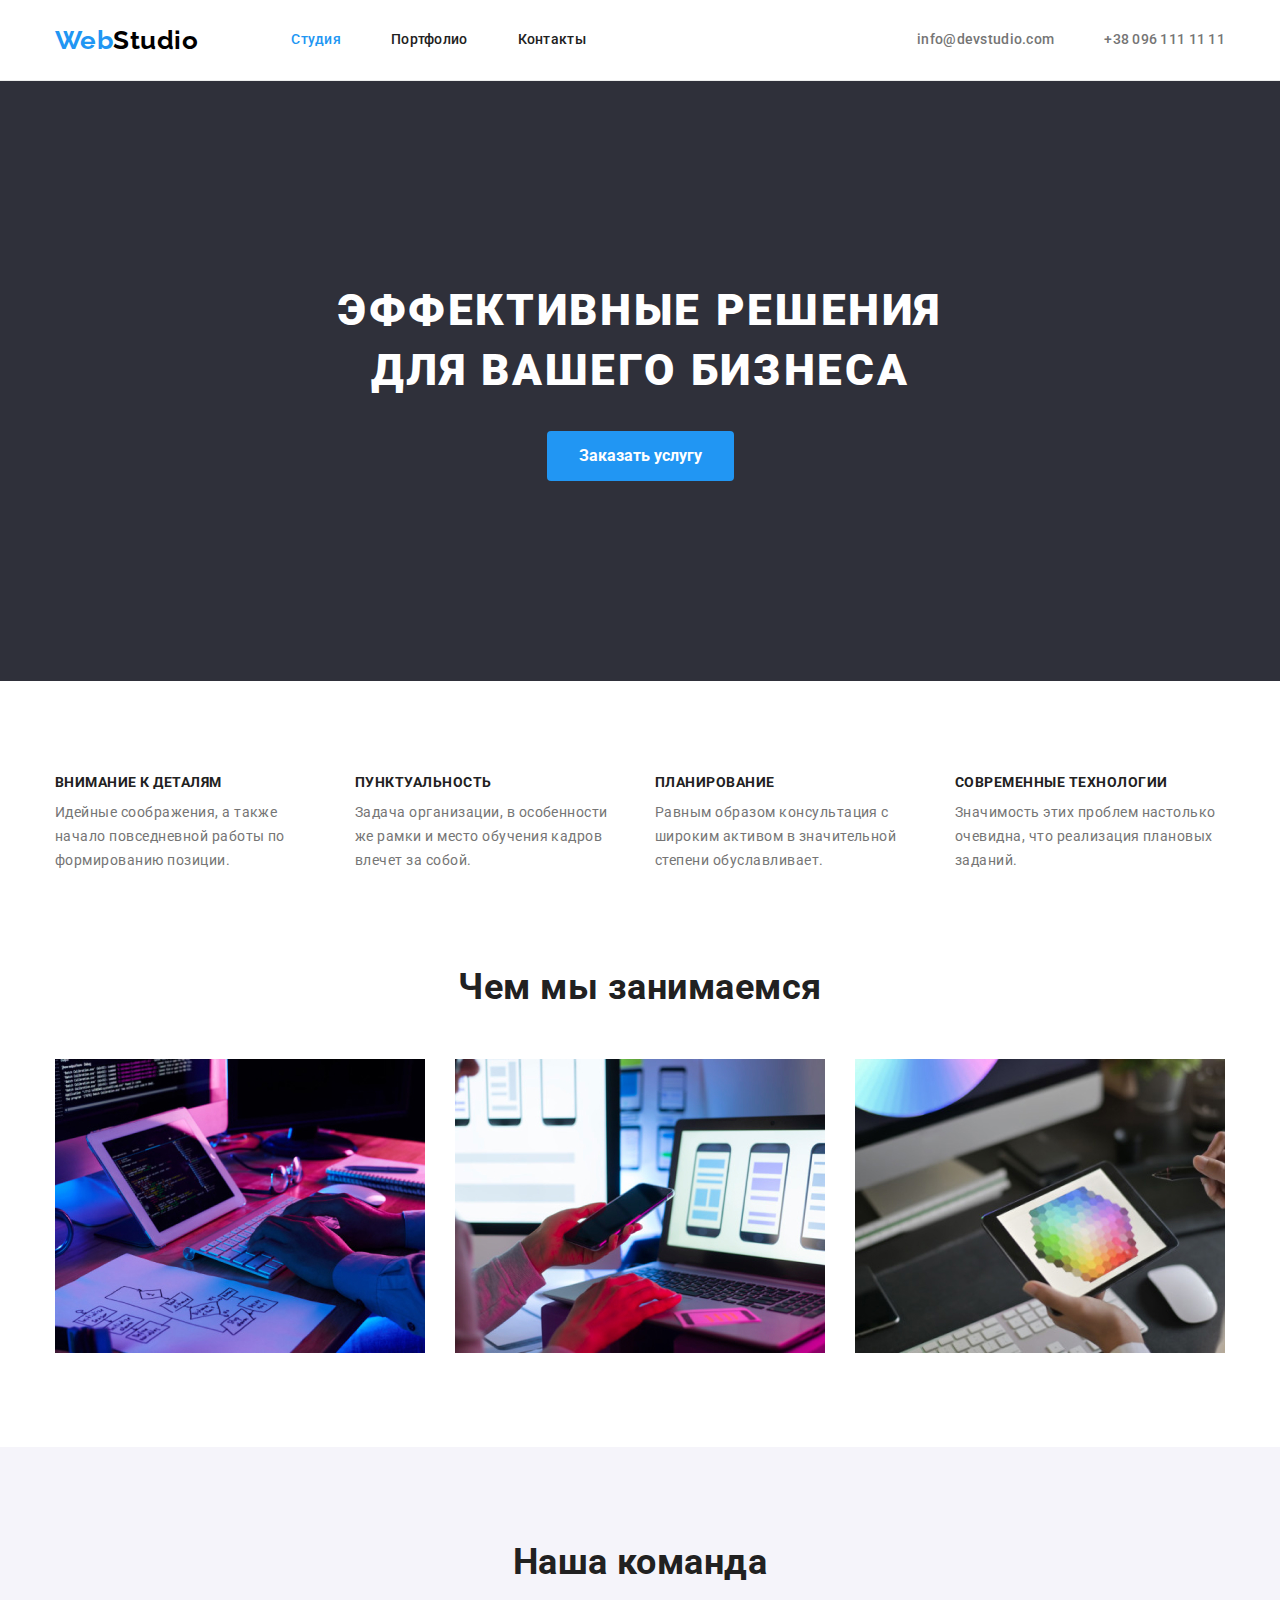
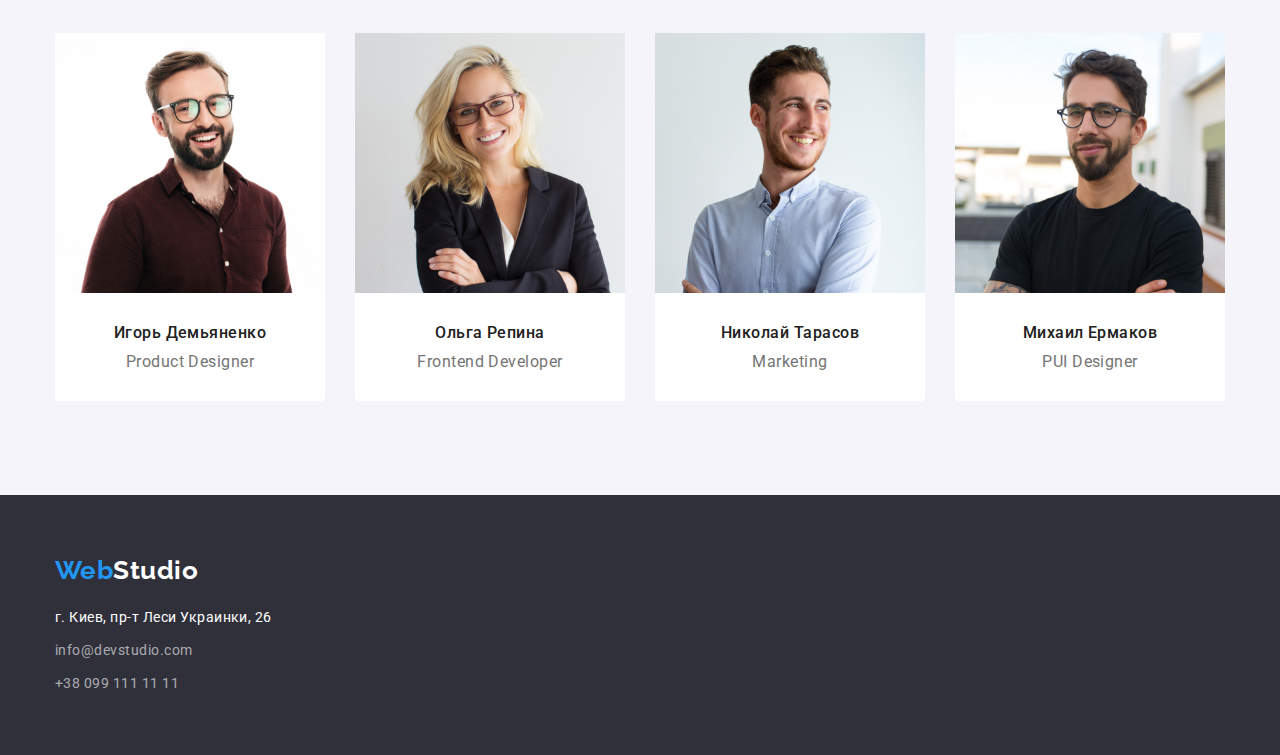
==== index.html @ d0c55be9 "Создает д/з4" ====
<!DOCTYPE html>
<html lang="ru">

<head>
    <meta charset="UTF-8" />
    <meta name="viewport" content="width=device-width, initial-scale=1.0" />
    <title>Studio</title>
    <link rel="preconnect" href="https://fonts.googleapis.com">
    <link rel="preconnect" href="https://fonts.gstatic.com" crossorigin>
    <link
        href="https://fonts.googleapis.com/css2?family=Raleway:wght@700&family=Roboto:wght@400;500;700;900&display=swap"
        rel="stylesheet">
    <link rel="stylesheet"
        href="https://cdnjs.cloudflare.com/ajax/libs/modern-normalize/1.1.0/modern-normalize.min.css">
    <link rel="stylesheet" href="./css/styles.css" />
</head>

<body>
    <!-- Верхняя страница -->
    <header class="page-header">
        <div class="header container">
            <nav class="nav">
                <a href="./index.html" class="logo link"><span>Web</span>Studio</a>

                <ul class="site-nav items">
                    <li class="site-nav-item"><a href="./index.html" class="current">Студия</a></li>
                    <li class="site-nav-item"><a href="./portfolio.html">Портфолио</a></li>
                    <li class="site-nav-item"><a href="#" class="site-nav-link">Контакты</a></li>
                </ul>
            </nav>

            <ul class="aside items">
                <li class="aside-item"><a href="mailto:#">info@devstudio.com</a>
                </li>
                <li class="aside-item"><a href="tel:#">+38 096 111 11 11</a></li>
            </ul>
        </div>

    </header>



    <main>
        <!-- Шапка -->
        <section class="banner">
            <div class="hero conteiner">
                <h1 class="title">Эффективные решения для вашего бизнеса</h1>
                <button class="button" type="button">Заказать услугу</button>
            </div>
        </section>

        <!-- Особенности -->
        <section class="features section">
            <div class="container">
                <ul class="features-list items">
                    <li class="features-item">
                        <h3 class="features-subtitle">Внимание к деталям</h3>
                        <p class="features-text">
                            Идейные соображения, а также начало повседневной работы по формированию позиции.
                        </p>

                    </li>

                    <li class="features-item">
                        <h3 class="features-subtitle">Пунктуальность</h3>
                        <p class="features-text">
                            Задача организации, в особенности же рамки и место обучения кадров влечет за собой.
                        </p>

                    </li>

                    <li class="features-item">
                        <h3 class="features-subtitle">Планирование</h3>
                        <p class="features-text">
                            Равным образом консультация с широким активом в значительной степени обуславливает.
                        </p>

                    </li>

                    <li class="features-item">
                        <h3 class="features-subtitle">Современные технологии</h3>
                        <p class="features-text">
                            Значимость этих проблем настолько очевидна, что реализация плановых заданий.
                        </p>

                    </li>
                </ul>
            </div>
        </section>

        <!-- Чем мы занимаемся -->
        <section class="work section">
            <div class="container">
                <h2 class="subject">Чем мы занимаемся</h2>

                <ul class="subject-list items">
                    <li class="subject-item">
                        <img src="./images/box1.jpeg" alt="создание HTML документа" width="370" />
                    </li>

                    <li class="subject-item">
                        <img src="./images/box2.jpeg" alt="оформление CSS стилей" width="370" />
                    </li>

                    <li class="subject-item">
                        <img src="./images/box3.jpeg" alt="оформление CSS цвета" width="370" />
                    </li>
                </ul>
            </div>
        </section>

        <!-- Наша команда -->
        <section class="our-team section">
            <div class="container">
                <h2 class="subject">Наша команда</h2>

                <ul class="our-team-list items">
                    <li class="our-team-item">

                        <img class="images" src="./images/igor.jpeg" alt="Игорь Демьяненко" width="270" />
                        <div class="person-content">
                            <h3 class="our-team-name">Игорь Демьяненко</h3>
                            <p class="our-team-text">Product Designer</p>
                        </div>

                    </li>

                    <li class="our-team-item">

                        <img class="images" src="./images/olga.jpeg" alt="Ольга Репина" width="270" />
                        <div class="person-content">
                            <h3 class="our-team-name">Ольга Репина</h3>
                            <p class="our-team-text">Frontend Developer</p>
                        </div>
                    </li>

                    <li class="our-team-item">

                        <img class="images" src="./images/nikolaj.jpeg" alt="Николай Тарасов" width="270" />
                        <div class="person-content">
                            <h3 class="our-team-name">Николай Тарасов</h3>
                            <p class="our-team-text">Marketing</p>
                        </div>
                    </li>

                    <li class="our-team-item">

                        <img class="images" src="./images/mihail.jpeg" alt="Михаил Ермаков" width="270" />
                        <div class="person-content">
                            <h3 class="our-team-name">Михаил Ермаков</h3>
                            <p class="our-team-text">PUI Designer</p>
                        </div>
                    </li>

                </ul>
            </div>
        </section>
    </main>

    <!-- Подвал -->
    <footer class="footer">
        <div class="container">
            <a href="./index.html" class="logo dark"><span>Web</span>Studio</a>

            <address class="footer-address">
                <p>г. Киев, пр-т Леси Украинки, 26</p>
                <ul class="footer-list items">
                    <li class="footer-item-mail"><a href="mailto:#">info@devstudio.com</a></li>
                    <li class="footer-item-phone"><a href="tel:#">+38 099 111 11 11</a></li>
                </ul>



            </address>
        </div>
    </footer>
</body>

</html>
---- css/styles.css ----
:root {
  --primary-text-color: #212121; /* цвет основного текста */
  --secondary-text-color: #757575; /* второй цвет текста */
  --accent-color: #2196f3; /* акцент */
  --primary-bg-color: #ffffff; /* фон страницы */
  --secondary-bg-color: #f5f4fa; /* второй фон */
  --footer-bg-color: #2f303a; /* фон банера и подвала */
  --logo-color: #000000; /* цвет лого */
  --accent-hero-button: #188ce8; /* актив кнопки героя */
  --footer-link: rgba(255, 255, 255, 0.6); /* цвет ссылок подвала */
  --page-header-border: #ececec; /* цвет рамки шапки сайта */
  --portfolio-border: #eeeeee; /* цвет рамки карточек в portfolio*/
}

html {
  box-sizing: border-box;
}

*,
*::before,
*::after {
  box-sizing: inherit;
}

body {
  background-color: var(--primary-bg-color);
  font-family: "Roboto", sans-serif;
  color: var(--primary-text-color);
  margin: 0;
  letter-spacing: 0.03em;
}

button {
  cursor: pointer;
}

.container {
  width: 1200px;
  padding-right: 15px;
  padding-left: 15px;
  margin-right: auto;
  margin-left: auto;
}

img {
  display: block;
  max-width: 100%;
  height: auto;
}

/*Хедер, шапка страницы*/

.logo > span {
  color: var(--accent-color);
}

.footer.logo {
  color: #ffffff;
}

.logo {
  color: var(--logo-color);
  text-decoration: none;
  font-family: Raleway;
  font-style: normal;
  font-weight: bold;
  font-size: 26px;
  line-height: 1.19;
}

.logo.link {
  margin-right: 93px;
  display: flex;
}

.logo.dark {
  color: #fff;
}

/* Навигация */

.page-header {
  border-bottom: 1px solid var(--page-header-border);
}

.header.container {
  display: flex;
  align-items: center;
}

.nav,
.site-nav,
.aside {
  display: flex;
  align-items: center;
}

.aside {
  margin-left: auto;
}

.site-nav,
.aside {
  font-weight: 500;
  font-size: 14px;
  line-height: 1.14;
  letter-spacing: 0.02em;
}

.site-nav .site-nav-item:not(:last-child) {
  margin-right: 50px;
}

.aside .aside-item:not(:last-child) {
  margin-right: 50px;
}

.site-nav-link {
  font-weight: 500;
  font-size: 14px;
  line-height: 1.14;
  letter-spacing: 0.02em;
  text-decoration: none;

  color: var(--primary-text-color);
}

.site-nav a {
  display: inline-block;
  padding-top: 32px;
  padding-bottom: 32px;

  color: var(--primary-text-color);
  text-decoration: none;
}

.site-nav a.current {
  color: var(--accent-color);
}

.aside a {
  display: inline-block;
  color: var(--secondary-text-color);
  text-decoration: none;
}

.aside a:hover,
.aside a:focus,
.site-nav a:hover,
.site-nav a:focus {
  color: var(--accent-color);
}

.grey {
  background-color: #f5f4fa;
}

/* Шапка */

.banner {
  background: var(--footer-bg-color);
  padding-top: 200px;
  padding-bottom: 200px;
}

.hero {
  text-align: center;
}

.title {
  max-width: 696px;
  margin-top: 0;
  margin-bottom: 30px;
  margin-right: auto;
  margin-left: auto;

  color: #fff;
  font-weight: 900;
  font-size: 44px;
  line-height: 1.36;
  letter-spacing: 0.06em;
  text-transform: uppercase;
}

.button {
  display: inline-block;
  border: 0;
  border-radius: 4px;
  padding: 10px 32px;
  font-weight: 700;
  font-size: 16px;
  line-height: 1.88;
  background-color: var(--accent-color);
  color: #fff;
}

.button:hover,
.button:focus {
  background-color: var(--accent-hero-button);
}

.section {
  padding-top: 94px;
  padding-bottom: 94px;
}

/* Особенности */

.features.section {
  padding-bottom: 0;
}

.features-list {
  display: flex;
}

.features-list .features-item {
  width: 270px;
}

.features-list .features-item:not(:last-child) {
  margin-right: 30px;
}

.features-subtitle {
  margin-top: 0;
  margin-bottom: 10px;
  font-size: 14px;
  line-height: 1.14;
  text-transform: uppercase;
}

.features-text {
  margin-top: 0;
  margin-bottom: 0;
  color: var(--secondary-text-color);
  font-weight: normal;
  font-size: 14px;
  line-height: 1.71;
}

/* Чем мы занимаемся */

.work .subject-list {
  display: flex;
}

.work .subject-item:not(:last-child) {
  margin-right: 30px;
}

.work .subject-item {
  width: 370px;
}

.work img {
  width: 370px;
}

.subject {
  margin-top: 0;
  margin-bottom: 50px;
  font-size: 36px;
  line-height: 1.17;
  text-align: center;
}

/* Наша команда */

.our-team.section {
  background-color: var(--secondary-bg-color);
}

.our-team .our-team-list {
  display: flex;
  text-align: center;
}

.our-team .our-team-item:not(:last-child) {
  margin-right: 30px;
}

.our-team .our-team-item {
  width: 270px;
}

.our-team img {
  width: 270px;
}

.person-content {
  padding: 30px 20px;
  border-bottom-right-radius: 4px;
  border-bottom-left-radius: 4px;
  background-color: var(--primary-bg-color);
}

.our-team-name {
  font-weight: 500;
  font-size: 16px;
  line-height: 1.19;
  margin-top: 0;
  margin-bottom: 10px;
}

.our-team-text {
  font-size: 16px;
  line-height: 1.19;
  margin-top: 0;
  margin-bottom: 0;
  color: var(--secondary-text-color);
}

/*Портфолио*/

.portfolio-nav-list {
  display: flex;
  justify-content: center;
  margin-bottom: 50px;
}

.portfolio-nav-list li:not(:last-child) {
  margin-right: 8px;
}

.portfolio-nav-list button {
  display: inline-block;
  border: 0;
  border-radius: 4px;
  padding: 6px 22px;
  background-color: var(--secondary-bg-color);
  font-weight: 500;
  font-size: 16px;
  line-height: 1.63;
  text-align: center;
}

.portfolio-nav-list button:hover,
.portfolio-nav-list button:focus {
  background-color: var(--accent-color);
  color: #fff;
}

.project-container {
  border-right: 1px solid var(--portfolio-border);
  border-bottom: 1px solid var(--portfolio-border);
  border-left: 1px solid var(--portfolio-border);
  padding: 20px 24px;
}

.portfolio-list {
  list-style: style;
  display: flex;
  flex-wrap: wrap;
  padding: 0;
  margin-left: -30px;
  margin-top: -50px;
  margin-bottom: 30px;
}

.portfolio-item {
  width: 370px;
  box-sizing: border-box;
  margin-left: 30px;
  margin-top: 30px;
  flex-basis: calc((100% - 3 * 30px) / 3);
  overflow: hidden;
}

img {
  display: block;
  width: 100%;
  height: auto;
}

.subtitle {
  margin-top: 0;
  margin-bottom: 4px;
  color: var(--primary-text-color);
  font-size: 18px;
  line-height: 2;
  letter-spacing: 0.06em;
}

.text {
  margin: 0;
  color: var(--secondary-text-color);
  font-size: 16px;
  line-height: 1.87;
}

.portfolio {
  position: absolute;
  width: 1px;
  height: 1px;
  margin: -1px;
  border: 0;
  padding: 0;
  white-space: nowrap;
  clip-path: inset(100%);
  clip: rect(0 0 0 0);
  overflow: hidden;
}

.items {
  list-style: none;
  padding-left: 0;
  margin-top: 0;
  margin-bottom: 0;
}

.portfolio-item:focus,
.portfolio-item:hover {
  background-color: #eee;
}

.portfolio-link {
  text-decoration: none;
}

/*Футтер*/

.footer {
  background-color: var(--footer-bg-color);
}

.footer {
  padding-top: 60px;
  padding-bottom: 60px;
}

.logo .dark {
  display: inline-block;
  padding: 0;
  margin-bottom: 20px;
  color: #fff;
}

.footer-address {
  display: block;
  font-style: normal;
}

.footer-address p {
  margin-top: 20px;
  margin-bottom: 9px;
  color: #fff;
  font-size: 14px;
  line-height: 1.71;
}

.footer-list {
  font-size: 14px;
  line-height: 1.71;
}

.footer-item-mail {
  margin-bottom: 9px;
}

.footer-list a {
  display: block;
  color: var(--footer-link);
  text-decoration: none;
}

.footer-list a:hover,
.footer-list a:focus {
  color: var(--accent-color);
}
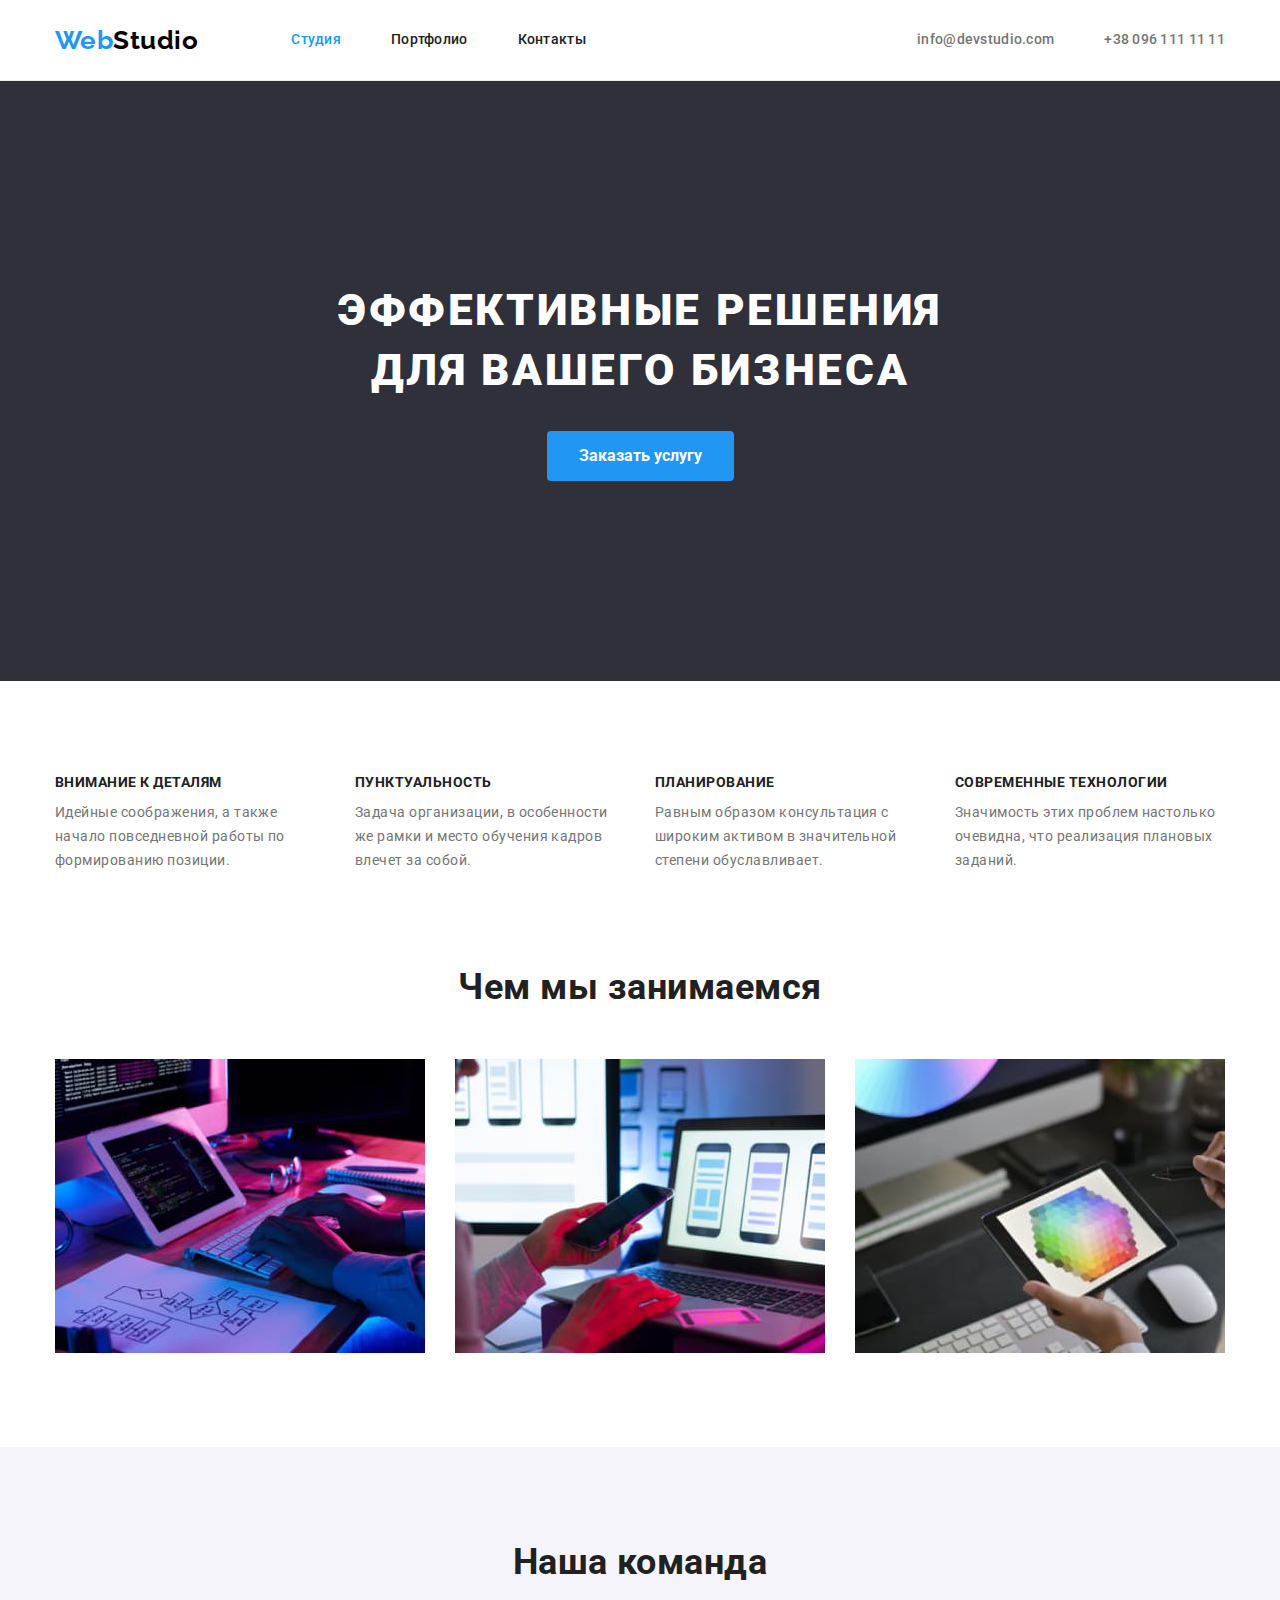
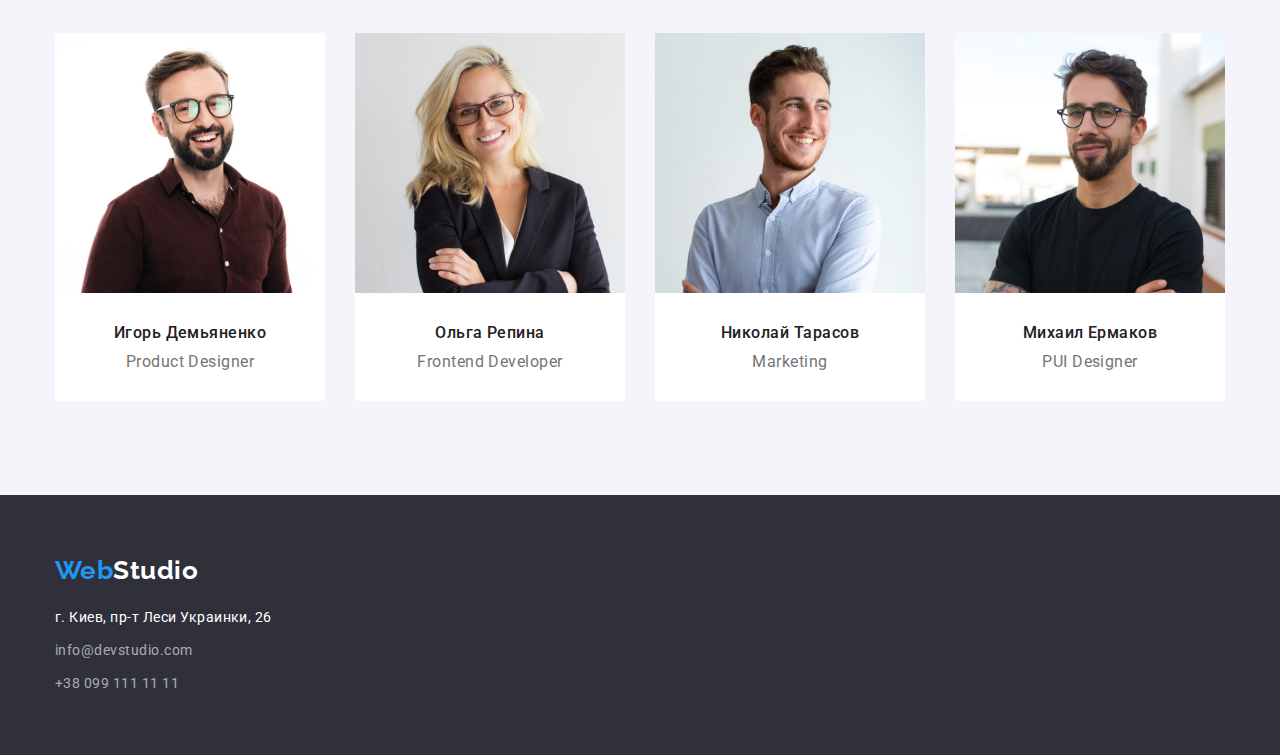
==== commit 8c8fdeec: "создает изображение на стрранице" ====
--- a/index.html
+++ b/index.html
@@ -95,15 +95,15 @@
 
                 <ul class="subject-list items">
                     <li class="subject-item">
-                        <img src="./images/box1.jpeg" alt="создание HTML документа" width="370" />
+                        <img src="./images/box1.jpg" alt="создание HTML документа" width="370" />
                     </li>
 
                     <li class="subject-item">
-                        <img src="./images/box2.jpeg" alt="оформление CSS стилей" width="370" />
+                        <img src="./images/box2.jpg" alt="оформление CSS стилей" width="370" />
                     </li>
 
                     <li class="subject-item">
-                        <img src="./images/box3.jpeg" alt="оформление CSS цвета" width="370" />
+                        <img src="./images/box3.jpg" alt="оформление CSS цвета" width="370" />
                     </li>
                 </ul>
             </div>
@@ -117,7 +117,7 @@
                 <ul class="our-team-list items">
                     <li class="our-team-item">
 
-                        <img class="images" src="./images/igor.jpeg" alt="Игорь Демьяненко" width="270" />
+                        <img class="images" src="./images/igor.jpg" alt="Игорь Демьяненко" width="270" />
                         <div class="person-content">
                             <h3 class="our-team-name">Игорь Демьяненко</h3>
                             <p class="our-team-text">Product Designer</p>
@@ -127,7 +127,7 @@
 
                     <li class="our-team-item">
 
-                        <img class="images" src="./images/olga.jpeg" alt="Ольга Репина" width="270" />
+                        <img class="images" src="./images/olga.jpg" alt="Ольга Репина" width="270" />
                         <div class="person-content">
                             <h3 class="our-team-name">Ольга Репина</h3>
                             <p class="our-team-text">Frontend Developer</p>
@@ -136,7 +136,7 @@
 
                     <li class="our-team-item">
 
-                        <img class="images" src="./images/nikolaj.jpeg" alt="Николай Тарасов" width="270" />
+                        <img class="images" src="./images/nikolaj.jpg" alt="Николай Тарасов" width="270" />
                         <div class="person-content">
                             <h3 class="our-team-name">Николай Тарасов</h3>
                             <p class="our-team-text">Marketing</p>
@@ -145,7 +145,7 @@
 
                     <li class="our-team-item">
 
-                        <img class="images" src="./images/mihail.jpeg" alt="Михаил Ермаков" width="270" />
+                        <img class="images" src="./images/mihail.jpg" alt="Михаил Ермаков" width="270" />
                         <div class="person-content">
                             <h3 class="our-team-name">Михаил Ермаков</h3>
                             <p class="our-team-text">PUI Designer</p>
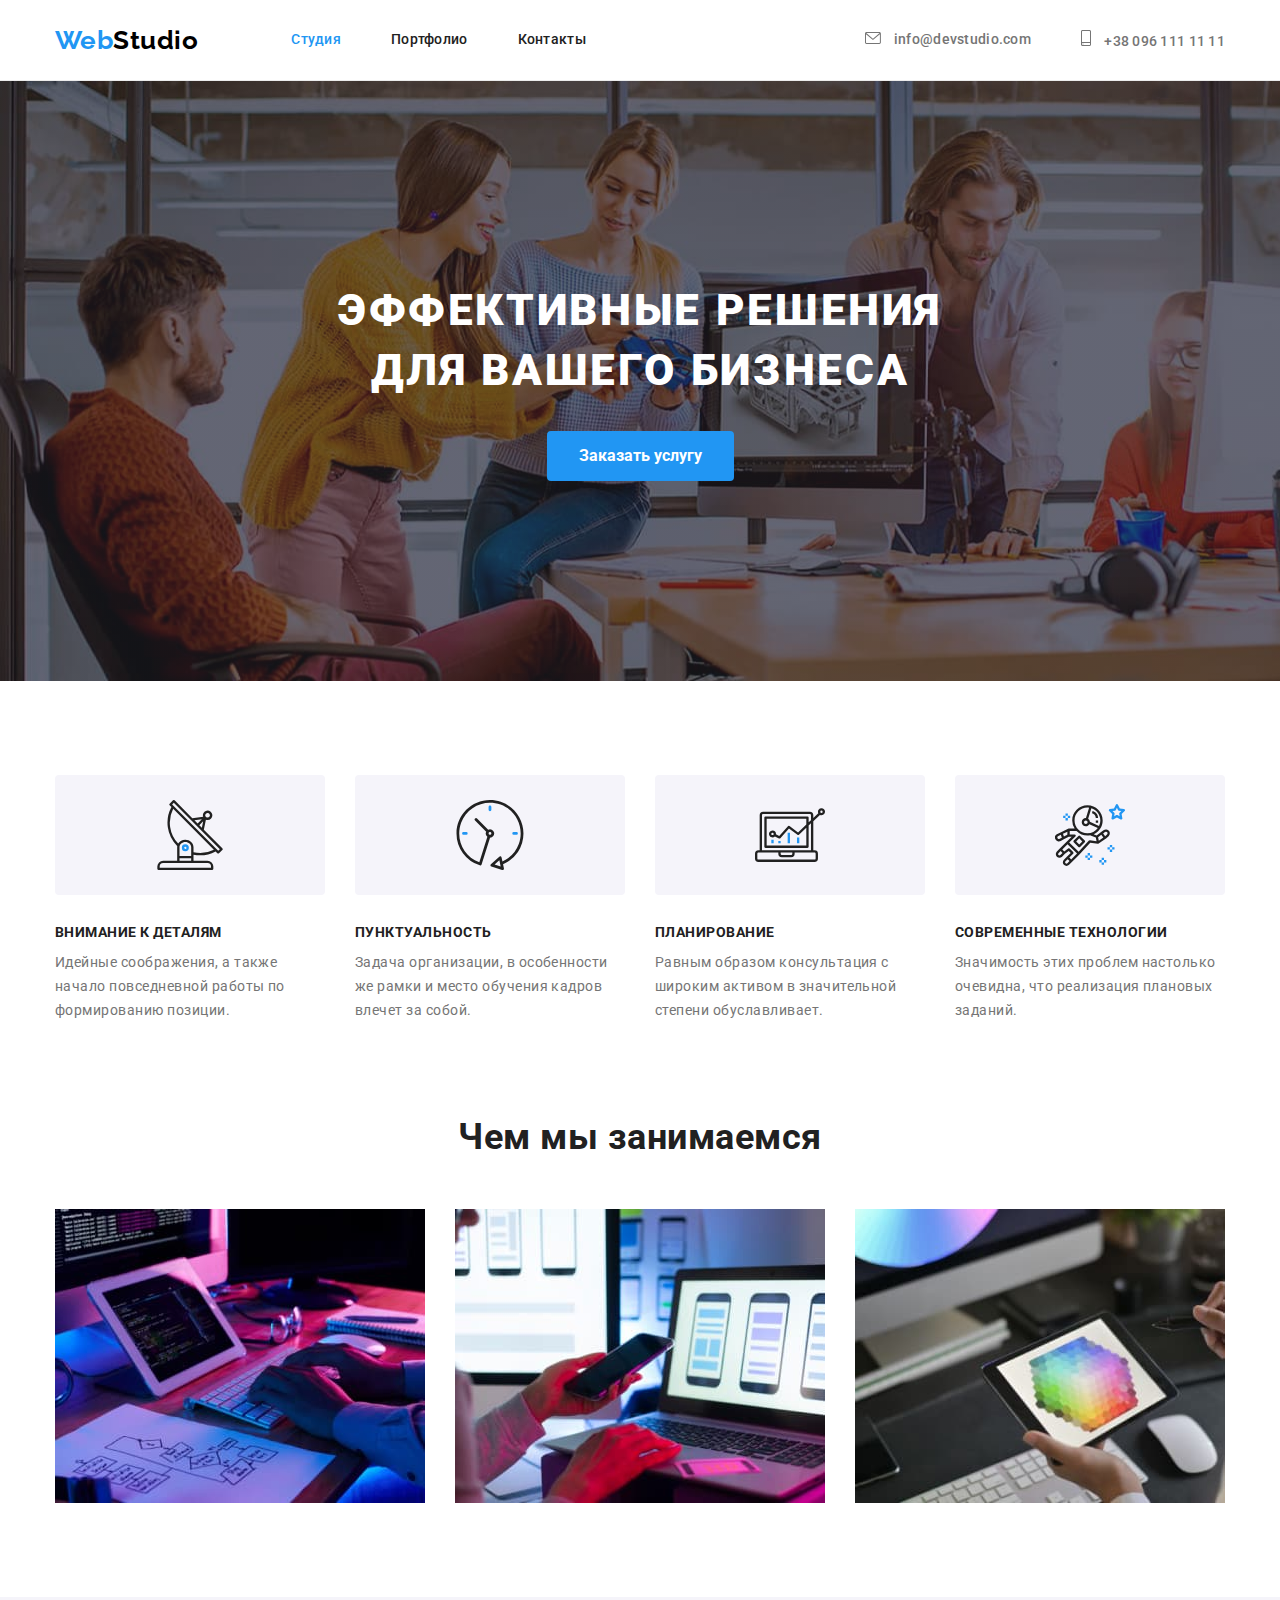
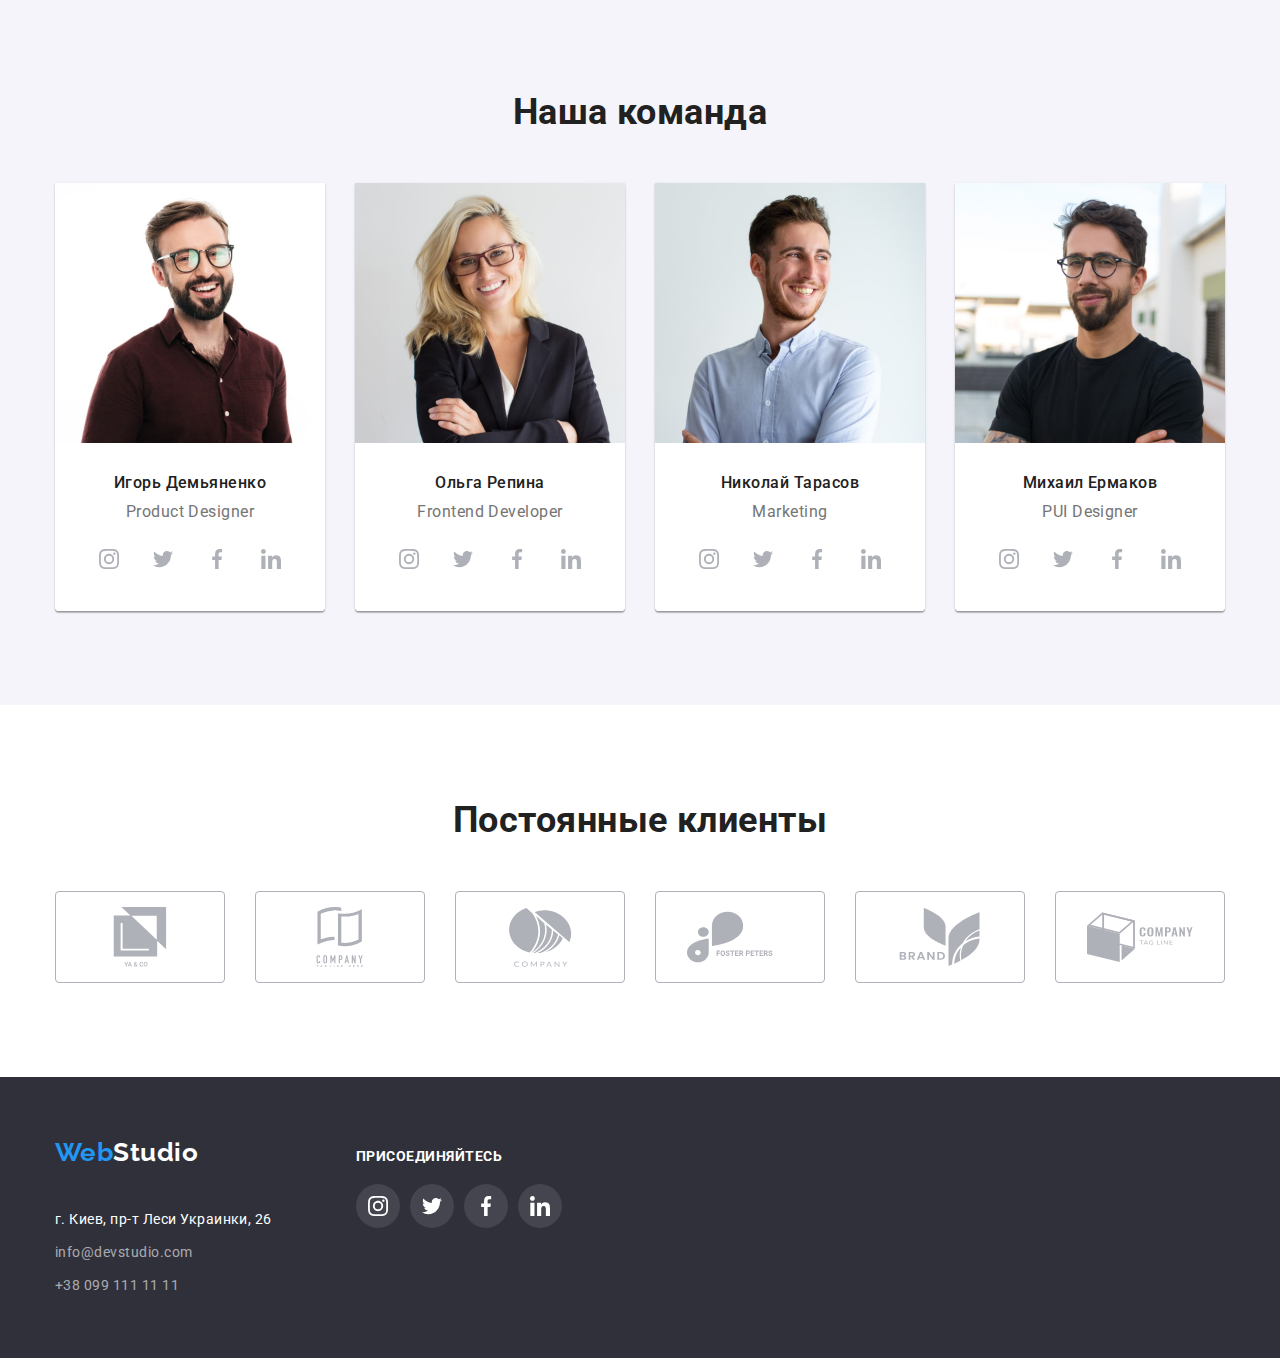
==== commit e40e3582: "создает эффект тени" ====
--- a/index.html
+++ b/index.html
@@ -30,9 +30,22 @@
             </nav>
 
             <ul class="aside items">
-                <li class="aside-item"><a href="mailto:#">info@devstudio.com</a>
+                <li class="aside-item">
+                    <a href="mailto:#">
+                        <svg class="icon-mail">
+                            <use href="./images/icons.svg#icon-mail"></use>
+                        </svg>
+                    info@devstudio.com
+                    </a>
                 </li>
-                <li class="aside-item"><a href="tel:#">+38 096 111 11 11</a></li>
+                <li class="aside-item">
+                    <a href="tel:#">
+                        <svg class="icon-phone">
+                            <use href="./images/icons.svg#icon-phone"></use>
+                        </svg>
+                    +38 096 111 11 11
+                    </a>
+                </li>
             </ul>
         </div>
 
@@ -54,6 +67,11 @@
             <div class="container">
                 <ul class="features-list items">
                     <li class="features-item">
+                        <div class="thumb">
+                            <svg class="feature-icon" width="70" height="70">
+                                <use href="./images/icons.svg#icon-antenna"></use>
+                            </svg>
+                        </div>
                         <h3 class="features-subtitle">Внимание к деталям</h3>
                         <p class="features-text">
                             Идейные соображения, а также начало повседневной работы по формированию позиции.
@@ -62,6 +80,11 @@
                     </li>
 
                     <li class="features-item">
+                        <div class="thumb">
+                            <svg class="feature-icon" width="70" height="70">
+                                <use href="./images/icons.svg#icon-clock"></use>
+                            </svg>
+                        </div>
                         <h3 class="features-subtitle">Пунктуальность</h3>
                         <p class="features-text">
                             Задача организации, в особенности же рамки и место обучения кадров влечет за собой.
@@ -70,6 +93,11 @@
                     </li>
 
                     <li class="features-item">
+                        <div class="thumb">
+                            <svg class="feature-icon" width="70" height="70">
+                                <use href="./images/icons.svg#icon-diagram"></use>
+                            </svg>
+                        </div>
                         <h3 class="features-subtitle">Планирование</h3>
                         <p class="features-text">
                             Равным образом консультация с широким активом в значительной степени обуславливает.
@@ -78,6 +106,11 @@
                     </li>
 
                     <li class="features-item">
+                        <div class="thumb">
+                            <svg class="feature-icon" width="70" height="70">
+                                <use href="./images/icons.svg#icon-astronaut"></use>
+                            </svg>
+                        </div>
                         <h3 class="features-subtitle">Современные технологии</h3>
                         <p class="features-text">
                             Значимость этих проблем настолько очевидна, что реализация плановых заданий.
@@ -121,6 +154,36 @@
                         <div class="person-content">
                             <h3 class="our-team-name">Игорь Демьяненко</h3>
                             <p class="our-team-text">Product Designer</p>
+                            <ul class="social-link list">
+                                <li>
+                                    <a href="#" class="link">
+                                        <svg class="icon" width="20" height="20">
+                                            <use href="./images/icons.svg#icon-instagram"></use>
+                                        </svg>
+                                    </a>
+                                </li>
+                                <li>
+                                    <a href="#" class="link">
+                                        <svg class="icon" width="20" height="20">
+                                            <use href="./images/icons.svg#icon-twitter"></use>
+                                        </svg>
+                                    </a>
+                                </li>
+                                <li>
+                                    <a href="#" class="link">
+                                        <svg class="icon" width="20" height="20">
+                                            <use href="./images/icons.svg#icon-facebook"></use>
+                                        </svg>
+                                    </a>
+                                </li>
+                                <li>
+                                    <a href="#" class="link">
+                                        <svg class="icon" width="20" height="20">
+                                            <use href="./images/icons.svg#icon-linkedin"></use>
+                                        </svg>
+                                    </a>
+                                </li>
+                            </ul>
                         </div>
 
                     </li>
@@ -131,6 +194,36 @@
                         <div class="person-content">
                             <h3 class="our-team-name">Ольга Репина</h3>
                             <p class="our-team-text">Frontend Developer</p>
+                            <ul class="social-link list">
+                                <li>
+                                    <a href="#" class="link">
+                                        <svg class="icon" width="20" height="20">
+                                            <use href="./images/icons.svg#icon-instagram"></use>
+                                        </svg>
+                                    </a>
+                                </li>
+                                <li>
+                                    <a href="#" class="link">
+                                        <svg class="icon" width="20" height="20">
+                                            <use href="./images/icons.svg#icon-twitter"></use>
+                                        </svg>
+                                    </a>
+                                </li>
+                                <li>
+                                    <a href="#" class="link">
+                                        <svg class="icon" width="20" height="20">
+                                            <use href="./images/icons.svg#icon-facebook"></use>
+                                        </svg>
+                                    </a>
+                                </li>
+                                <li>
+                                    <a href="#" class="link">
+                                        <svg class="icon" width="20" height="20">
+                                            <use href="./images/icons.svg#icon-linkedin"></use>
+                                        </svg>
+                                    </a>
+                                </li>
+                            </ul>
                         </div>
                     </li>
 
@@ -140,6 +233,36 @@
                         <div class="person-content">
                             <h3 class="our-team-name">Николай Тарасов</h3>
                             <p class="our-team-text">Marketing</p>
+                            <ul class="social-link list">
+                                <li>
+                                    <a href="#" class="link">
+                                        <svg class="icon" width="20" height="20">
+                                            <use href="./images/icons.svg#icon-instagram"></use>
+                                        </svg>
+                                    </a>
+                                </li>
+                                <li>
+                                    <a href="#" class="link">
+                                        <svg class="icon" width="20" height="20">
+                                            <use href="./images/icons.svg#icon-twitter"></use>
+                                        </svg>
+                                    </a>
+                                </li>
+                                <li>
+                                    <a href="#" class="link">
+                                        <svg class="icon" width="20" height="20">
+                                            <use href="./images/icons.svg#icon-facebook"></use>
+                                        </svg>
+                                    </a>
+                                </li>
+                                <li>
+                                    <a href="#" class="link">
+                                        <svg class="icon" width="20" height="20">
+                                            <use href="./images/icons.svg#icon-linkedin"></use>
+                                        </svg>
+                                    </a>
+                                </li>
+                            </ul>
                         </div>
                     </li>
 
@@ -149,29 +272,152 @@
                         <div class="person-content">
                             <h3 class="our-team-name">Михаил Ермаков</h3>
                             <p class="our-team-text">PUI Designer</p>
-                        </div>
-                    </li>
-
-                </ul>
-            </div>
+                            <ul class="social-link list">
+                                <li>
+                                    <a href="#" class="link">
+                                        <svg class="icon" width="20" height="20">
+                                            <use href="./images/icons.svg#icon-instagram"></use>
+                                        </svg>
+                                    </a>
+                                </li>
+                                <li>
+                                    <a href="#" class="link">
+                                        <svg class="icon" width="20" height="20">
+                                            <use href="./images/icons.svg#icon-twitter"></use>
+                                        </svg>
+                                    </a>
+                                </li>
+                                <li>
+                                    <a href="#" class="link">
+                                        <svg class="icon" width="20" height="20">
+                                            <use href="./images/icons.svg#icon-facebook"></use>
+                                        </svg>
+                                    </a>
+                                </li>
+                                <li>
+                                    <a href="#" class="link">
+                                        <svg class="icon" width="20" height="20">
+                                            <use href="./images/icons.svg#icon-linkedin"></use>
+                                        </svg>
+                                    </a>
+                                </li>
+                            </ul>
+                        </div>
+                    </li>
+
+                </ul>
+            </div>
+        </section>
+
+        <!--Постоянные клиенты-->
+        <section class="our-regular-clients section">
+            <div class="container">
+                <h2 class="subject">Постоянные клиенты</h2>
+                <ul class="our-regular-clients-list list">
+                    <li class="our-regular-clients-item">
+                        <a href="#" class="link">
+                            <svg class="icon" width="106" height="60">
+                                <use href="./images/icons.svg#icon-group-1"></use>
+                            </svg>
+                        </a>
+                    </li>
+                    <li class="our-regular-clients-item">
+                        <a href="#" class="link">
+                            <svg class="icon" width="106" height="60">
+                                <use href="./images/icons.svg#icon-group-2"></use>
+                            </svg>
+                        </a>
+                    </li>
+                    <li class="our-regular-clients-item">
+                        <a href="#" class="link">
+                            <svg class="icon" width="106" height="60">
+                                <use href="./images/icons.svg#icon-group-3"></use>
+                            </svg>
+                        </a>
+                    </li>
+                    <li class="our-regular-clients-item">
+                        <a href="#" class="link">
+                            <svg class="icon" width="106" height="60">
+                                <use href="./images/icons.svg#icon-group-4"></use>
+                            </svg>
+                        </a>
+                    </li>
+                    <li class="our-regular-clients-item">
+                        <a href="#" class="link">
+                            <svg class="icon" width="106" height="60">
+                                <use href="./images/icons.svg#icon-group-5"></use>
+                            </svg>
+                        </a>
+                    </li>
+                    <li class="our-regular-clients-item">
+                        <a href="#" class="link">
+                            <svg class="icon" width="106" height="60">
+                                <use href="./images/icons.svg#icon-group-6"></use>
+                            </svg>
+                        </a>
+                    </li>
+                </ul>
+            </div>
+            
         </section>
     </main>
 
     <!-- Подвал -->
     <footer class="footer">
         <div class="container">
-            <a href="./index.html" class="logo dark"><span>Web</span>Studio</a>
-
-            <address class="footer-address">
-                <p>г. Киев, пр-т Леси Украинки, 26</p>
-                <ul class="footer-list items">
-                    <li class="footer-item-mail"><a href="mailto:#">info@devstudio.com</a></li>
-                    <li class="footer-item-phone"><a href="tel:#">+38 099 111 11 11</a></li>
-                </ul>
-
-
-
-            </address>
+            <div class="address-container">
+                <a href="./index.html" class="logo dark"><span>Web</span>Studio</a>
+
+                <address class="footer-address">
+                    <p>г. Киев, пр-т Леси Украинки, 26</p>
+                    <ul class="footer-list items">
+                        <li class="footer-item-mail"><a href="mailto:#">info@devstudio.com</a></li>
+                        <li class="footer-item-phone"><a href="tel:#">+38 099 111 11 11</a></li>
+                    </ul>
+
+
+
+                </address>
+            </div>
+
+            <!--Соцсети в футере-->
+
+            <div class="social-links">
+                <b class="join">Присоединяйтесь</b>
+                <ul class="social list">
+                    <li>
+                        <a href="#" class="link" aria-label="instagram">
+                            <svg class="icon" width="20" height="20">
+                                <use href="./images/icons.svg#icon-instagram"></use>
+                            </svg>
+                        </a>
+                    </li>
+            
+                    <li>
+                        <a href="#" class="link" aria-label="twitter">
+                            <svg class="icon" width="20" height="20">
+                                <use href="./images/icons.svg#icon-twitter"></use>
+                            </svg>
+                        </a>
+                    </li>
+            
+                    <li>
+                        <a href="#" class="link" aria-label="facebook">
+                            <svg class="icon" width="20" height="20">
+                                <use href="./images/icons.svg#icon-facebook"></use>
+                            </svg>
+                        </a>
+                    </li>
+            
+                    <li>
+                        <a href="#" class="link" aria-label="linkedin">
+                            <svg class="icon" width="20" height="20">
+                                <use href="./images/icons.svg#icon-linkedin"></use>
+                            </svg>
+                        </a>
+                    </li>
+                </ul>
+            </div>
         </div>
     </footer>
 </body>
--- a/css/styles.css
+++ b/css/styles.css
@@ -32,6 +32,7 @@
 
 button {
   cursor: pointer;
+  font-family: inherit;
 }
 
 .container {
@@ -151,16 +152,44 @@
   color: var(--accent-color);
 }
 
-.grey {
-  background-color: #f5f4fa;
+.icon-mail {
+  width: 16px;
+  height: 12px;
+  margin-right: 10px;
+  fill: currentColor;
+}
+
+.icon-mail:hover,
+.icon-mail:focus {
+  fill: var(--accent-color);
+}
+
+.icon-phone {
+  width: 10px;
+  height: 16px;
+  margin-right: 10px;
+  fill: currentColor;
+}
+
+.icon-phone:hover,
+.icon-phone:focus {
+  fill: var(--accent-color);
 }
 
 /* Шапка */
 
 .banner {
+  max-width: 1600px;
+  margin-right: auto;
+  margin-left: auto;
   background: var(--footer-bg-color);
   padding-top: 200px;
   padding-bottom: 200px;
+  background-image: linear-gradient(
+      rgba(47, 48, 58, 0.4),
+      rgba(47, 48, 58, 0.4)
+    ),
+    url(../images/team-background.jpg);
 }
 
 .hero {
@@ -197,6 +226,7 @@
 .button:hover,
 .button:focus {
   background-color: var(--accent-hero-button);
+  box-shadow: 0px 4px 4px rgba(0, 0, 0, 0.15);
 }
 
 .section {
@@ -225,6 +255,7 @@
 .features-subtitle {
   margin-top: 0;
   margin-bottom: 10px;
+  padding-top: 30px;
   font-size: 14px;
   line-height: 1.14;
   text-transform: uppercase;
@@ -239,6 +270,24 @@
   line-height: 1.71;
 }
 
+.thumb {
+  display: flex;
+  align-items: center;
+  justify-content: center;
+  width: 270px;
+  height: 120px;
+
+  background-color: var(--secondary-bg-color);
+  border-radius: 4px;
+}
+
+.feature-icon {
+  padding: 0;
+  width: 70px;
+  height: 70px;
+  border: none;
+}
+
 /* Чем мы занимаемся */
 
 .work .subject-list {
@@ -267,7 +316,7 @@
 
 /* Наша команда */
 
-.our-team.section {
+.our-team {
   background-color: var(--secondary-bg-color);
 }
 
@@ -282,6 +331,9 @@
 
 .our-team .our-team-item {
   width: 270px;
+  box-shadow: 0px 1px 3px rgba(0, 0, 0, 0.12), 0px 1px 1px rgba(0, 0, 0, 0.14),
+    0px 2px 1px rgba(0, 0, 0, 0.2);
+  border-radius: 0px 0px 4px 4px;
 }
 
 .our-team img {
@@ -289,7 +341,7 @@
 }
 
 .person-content {
-  padding: 30px 20px;
+  padding: 30px 32px 30px;
   border-bottom-right-radius: 4px;
   border-bottom-left-radius: 4px;
   background-color: var(--primary-bg-color);
@@ -307,8 +359,78 @@
   font-size: 16px;
   line-height: 1.19;
   margin-top: 0;
+  margin-bottom: 16px;
+  color: var(--secondary-text-color);
+}
+
+/* Соцсети */
+
+.social-link li:not(:last-child) {
+  margin-right: 10px;
+}
+
+.social-link {
+  display: flex;
+}
+
+.social-link .link {
+  display: flex;
+  align-items: center;
+  justify-content: center;
+  width: 44px;
+  height: 44px;
+
+  fill: rgba(175, 177, 184, 1);
+  background-color: var(--primary-bg-color);
+  border-radius: 50%;
+}
+
+.social-link .link:hover,
+.social-link .link:focus {
+  background-color: var(--accent-color);
+  fill: #fff;
+}
+
+/*Постоянные клиенты*/
+
+.our-regular-clients-list {
+  display: flex;
+  align-items: baseline;
+  padding: 0;
+  margin: 0;
+}
+
+.our-regular-clients-item:not(:last-child) {
+  margin-right: 30px;
+}
+
+.our-regular-clients-item .link {
+  display: flex;
+  align-items: center;
+  justify-content: center;
+  padding: 0;
+  width: 170px;
+  height: 92px;
+
+  background-color: var(--primary-bg-color);
+  fill: rgba(175, 177, 184, 1);
+
+  cursor: pointer;
+  border-radius: 4px;
+  border: 1px solid rgba(175, 177, 184, 1);
+}
+
+.our-regular-clients-item .link:hover,
+.our-regular-clients-item .link:focus {
+  fill: var(--accent-color);
+  border-color: var(--accent-color);
+}
+
+.list {
+  padding-left: 0;
+  margin-top: 0;
   margin-bottom: 0;
-  color: var(--secondary-text-color);
+  list-style-type: none;
 }
 
 /*Портфолио*/
@@ -339,6 +461,8 @@
 .portfolio-nav-list button:focus {
   background-color: var(--accent-color);
   color: #fff;
+  box-shadow: 0px 3px 1px rgba(0, 0, 0, 0.1), 0px 1px 2px rgba(0, 0, 0, 0.08),
+    0px 2px 2px rgba(0, 0, 0, 0.12);
 }
 
 .project-container {
@@ -411,7 +535,8 @@
 
 .portfolio-item:focus,
 .portfolio-item:hover {
-  background-color: #eee;
+  box-shadow: 0px 1px 1px rgba(0, 0, 0, 0.12), 0px 4px 4px rgba(0, 0, 0, 0.06),
+    1px 4px 6px rgba(0, 0, 0, 0.16);
 }
 
 .portfolio-link {
@@ -424,12 +549,21 @@
   background-color: var(--footer-bg-color);
 }
 
-.footer {
+.footer .container {
+  display: flex;
+  align-items: baseline;
   padding-top: 60px;
   padding-bottom: 60px;
 }
 
-.logo .dark {
+.address-container {
+  display: flex;
+  flex-direction: column;
+  width: 231px;
+  margin-right: 70px;
+}
+
+.logo.dark {
   display: inline-block;
   padding: 0;
   margin-bottom: 20px;
@@ -437,7 +571,8 @@
 }
 
 .footer-address {
-  display: block;
+  display: flex;
+  flex-direction: column;
   font-style: normal;
 }
 
@@ -468,3 +603,50 @@
 .footer-list a:focus {
   color: var(--accent-color);
 }
+
+/*Соцсети в футере*/
+
+.social-links {
+  display: flex;
+  flex-direction: column;
+}
+
+.join {
+  display: block;
+  margin-bottom: 20px;
+
+  font-weight: 700;
+  font-size: 14px;
+  line-height: 1.17;
+  text-transform: uppercase;
+
+  color: #fff;
+}
+
+.social.list {
+  display: flex;
+  align-items: baseline;
+  padding: 0;
+  margin: 0;
+}
+
+.social .link {
+  display: flex;
+  align-items: center;
+  justify-content: center;
+  width: 44px;
+  height: 44px;
+
+  fill: #fff;
+  background-color: rgba(255, 255, 255, 0.1);
+  border-radius: 50%;
+}
+
+.social .link:hover,
+.social .link:focus {
+  background-color: var(--accent-color);
+}
+
+.social li:not(:last-child) {
+  margin-right: 10px;
+}
